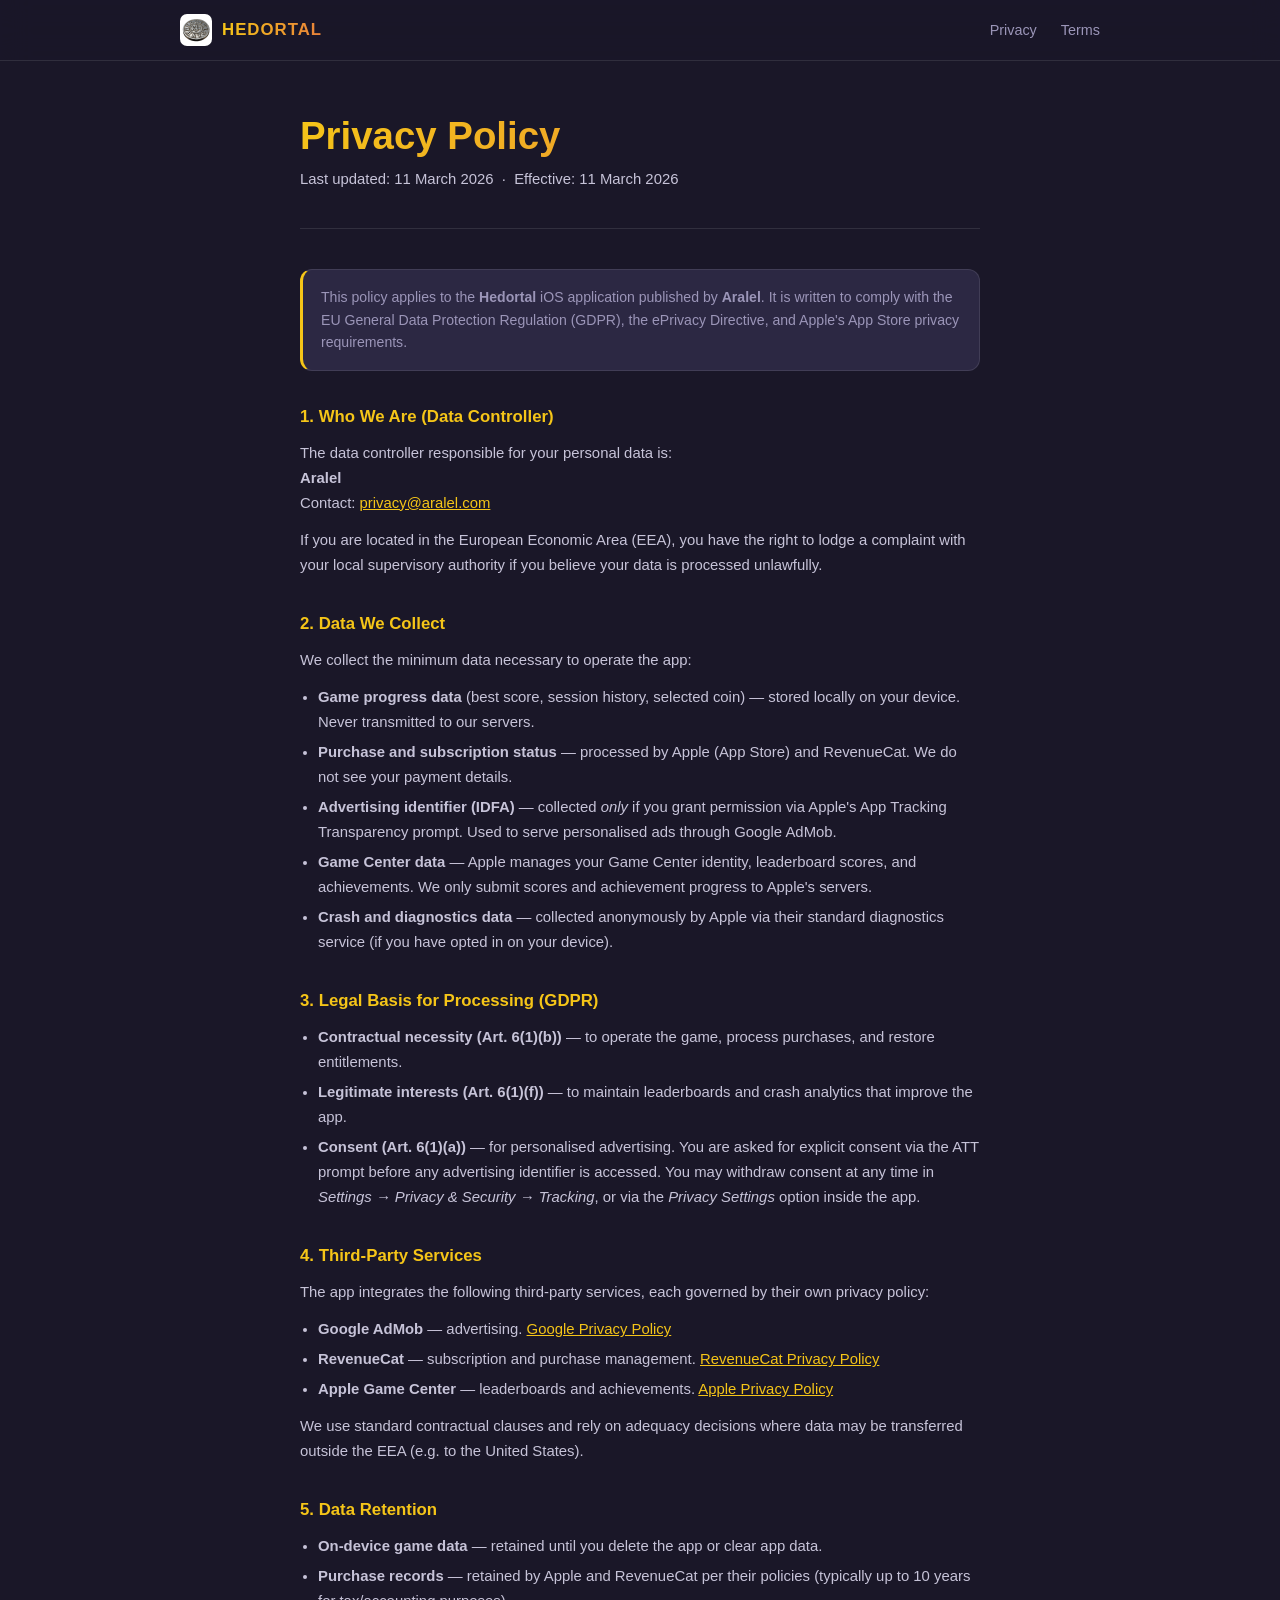
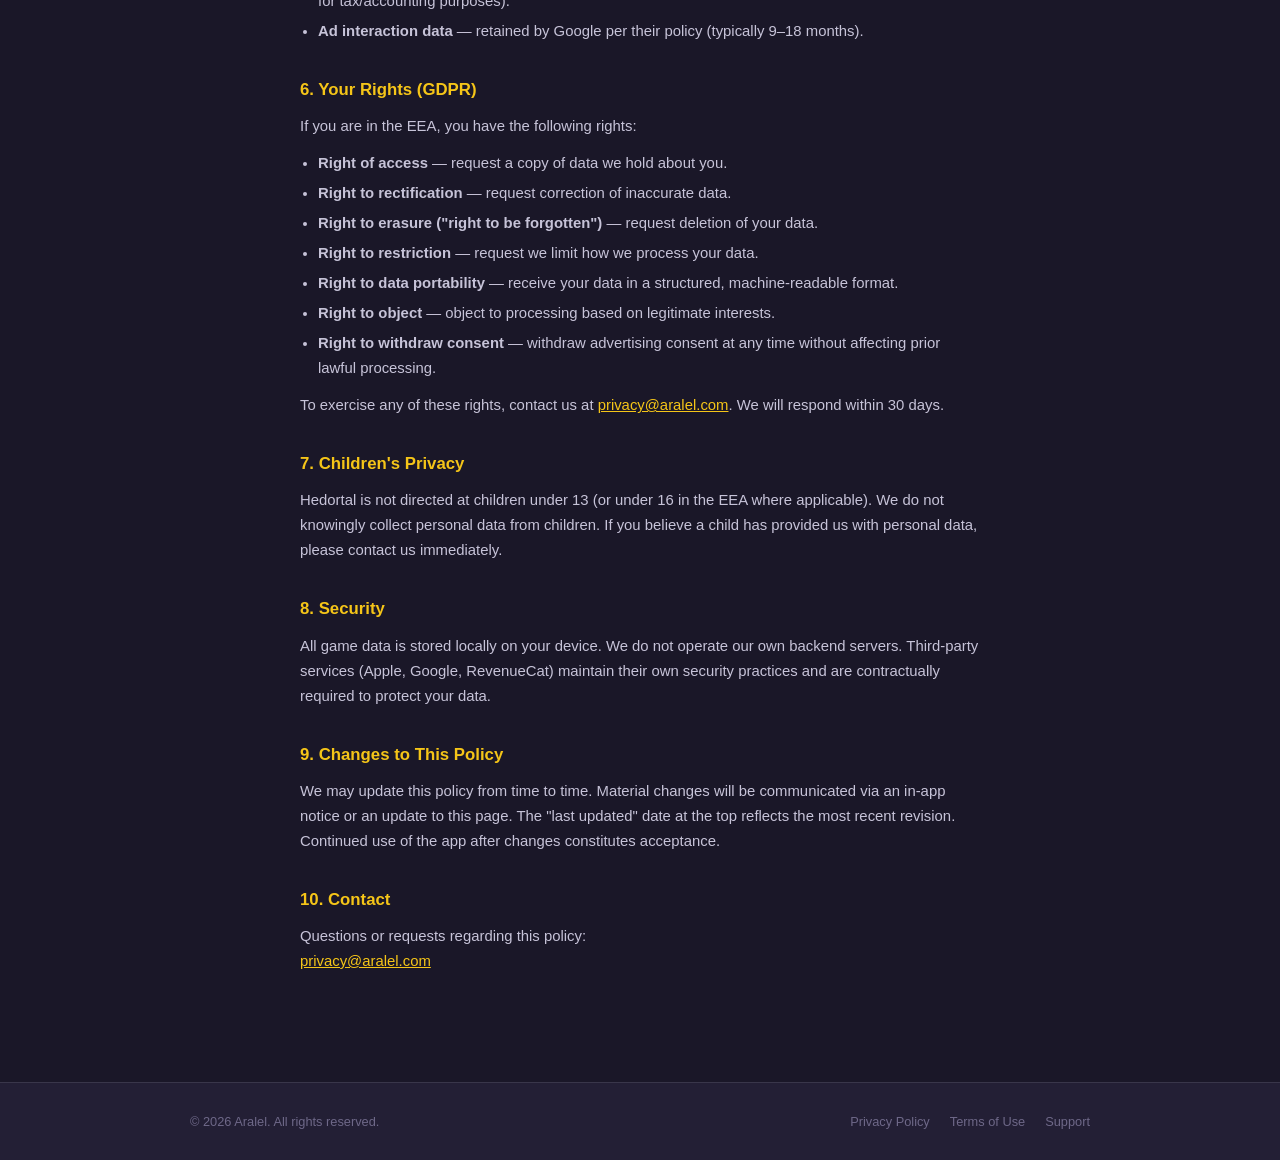
==== privacy.html @ a6147e20 "initial hedortal website" ====
<!DOCTYPE html>
<html lang="en">
<head>
  <meta charset="UTF-8" />
  <meta name="viewport" content="width=device-width, initial-scale=1.0" />
  <title>Privacy Policy – Hedortal</title>
  <link rel="icon" type="image/png" href="favicon.png" />
  <link rel="apple-touch-icon" href="icon.png" />
  <link rel="stylesheet" href="style.css" />
</head>
<body>

<nav>
  <div class="nav-inner">
    <a class="nav-logo" href="index.html">
      <img src="icon.png" alt="Hedortal" />
      <span>HEDORTAL</span>
    </a>
    <div class="nav-links">
      <a href="privacy.html">Privacy</a>
      <a href="terms.html">Terms</a>
    </div>
  </div>
</nav>

<div class="page-wrap">
  <div class="page-header">
    <h1>Privacy Policy</h1>
    <p>Last updated: 11 March 2026 &nbsp;·&nbsp; Effective: 11 March 2026</p>
  </div>

  <div class="callout">
    This policy applies to the <strong>Hedortal</strong> iOS application published by <strong>Aralel</strong>.
    It is written to comply with the EU General Data Protection Regulation (GDPR), the ePrivacy Directive,
    and Apple's App Store privacy requirements.
  </div>

  <h2>1. Who We Are (Data Controller)</h2>
  <p>
    The data controller responsible for your personal data is:<br />
    <strong>Aralel</strong><br />
    Contact: <a href="mailto:privacy@aralel.com">privacy@aralel.com</a>
  </p>
  <p>
    If you are located in the European Economic Area (EEA), you have the right to lodge a complaint
    with your local supervisory authority if you believe your data is processed unlawfully.
  </p>

  <h2>2. Data We Collect</h2>
  <p>We collect the minimum data necessary to operate the app:</p>
  <ul>
    <li><strong>Game progress data</strong> (best score, session history, selected coin) — stored locally on your device. Never transmitted to our servers.</li>
    <li><strong>Purchase and subscription status</strong> — processed by Apple (App Store) and RevenueCat. We do not see your payment details.</li>
    <li><strong>Advertising identifier (IDFA)</strong> — collected <em>only</em> if you grant permission via Apple's App Tracking Transparency prompt. Used to serve personalised ads through Google AdMob.</li>
    <li><strong>Game Center data</strong> — Apple manages your Game Center identity, leaderboard scores, and achievements. We only submit scores and achievement progress to Apple's servers.</li>
    <li><strong>Crash and diagnostics data</strong> — collected anonymously by Apple via their standard diagnostics service (if you have opted in on your device).</li>
  </ul>

  <h2>3. Legal Basis for Processing (GDPR)</h2>
  <ul>
    <li><strong>Contractual necessity (Art. 6(1)(b))</strong> — to operate the game, process purchases, and restore entitlements.</li>
    <li><strong>Legitimate interests (Art. 6(1)(f))</strong> — to maintain leaderboards and crash analytics that improve the app.</li>
    <li><strong>Consent (Art. 6(1)(a))</strong> — for personalised advertising. You are asked for explicit consent via the ATT prompt before any advertising identifier is accessed. You may withdraw consent at any time in <em>Settings → Privacy & Security → Tracking</em>, or via the <em>Privacy Settings</em> option inside the app.</li>
  </ul>

  <h2>4. Third-Party Services</h2>
  <p>The app integrates the following third-party services, each governed by their own privacy policy:</p>
  <ul>
    <li><strong>Google AdMob</strong> — advertising. <a href="https://policies.google.com/privacy" target="_blank" rel="noopener">Google Privacy Policy</a></li>
    <li><strong>RevenueCat</strong> — subscription and purchase management. <a href="https://www.revenuecat.com/privacy" target="_blank" rel="noopener">RevenueCat Privacy Policy</a></li>
    <li><strong>Apple Game Center</strong> — leaderboards and achievements. <a href="https://www.apple.com/legal/privacy/" target="_blank" rel="noopener">Apple Privacy Policy</a></li>
  </ul>
  <p>
    We use standard contractual clauses and rely on adequacy decisions where data may be transferred
    outside the EEA (e.g. to the United States).
  </p>

  <h2>5. Data Retention</h2>
  <ul>
    <li><strong>On-device game data</strong> — retained until you delete the app or clear app data.</li>
    <li><strong>Purchase records</strong> — retained by Apple and RevenueCat per their policies (typically up to 10 years for tax/accounting purposes).</li>
    <li><strong>Ad interaction data</strong> — retained by Google per their policy (typically 9–18 months).</li>
  </ul>

  <h2>6. Your Rights (GDPR)</h2>
  <p>If you are in the EEA, you have the following rights:</p>
  <ul>
    <li><strong>Right of access</strong> — request a copy of data we hold about you.</li>
    <li><strong>Right to rectification</strong> — request correction of inaccurate data.</li>
    <li><strong>Right to erasure ("right to be forgotten")</strong> — request deletion of your data.</li>
    <li><strong>Right to restriction</strong> — request we limit how we process your data.</li>
    <li><strong>Right to data portability</strong> — receive your data in a structured, machine-readable format.</li>
    <li><strong>Right to object</strong> — object to processing based on legitimate interests.</li>
    <li><strong>Right to withdraw consent</strong> — withdraw advertising consent at any time without affecting prior lawful processing.</li>
  </ul>
  <p>To exercise any of these rights, contact us at <a href="mailto:privacy@aralel.com">privacy@aralel.com</a>. We will respond within 30 days.</p>

  <h2>7. Children's Privacy</h2>
  <p>
    Hedortal is not directed at children under 13 (or under 16 in the EEA where applicable).
    We do not knowingly collect personal data from children. If you believe a child has provided
    us with personal data, please contact us immediately.
  </p>

  <h2>8. Security</h2>
  <p>
    All game data is stored locally on your device. We do not operate our own backend servers.
    Third-party services (Apple, Google, RevenueCat) maintain their own security practices and
    are contractually required to protect your data.
  </p>

  <h2>9. Changes to This Policy</h2>
  <p>
    We may update this policy from time to time. Material changes will be communicated via an
    in-app notice or an update to this page. The "last updated" date at the top reflects the
    most recent revision. Continued use of the app after changes constitutes acceptance.
  </p>

  <h2>10. Contact</h2>
  <p>
    Questions or requests regarding this policy:<br />
    <a href="mailto:privacy@aralel.com">privacy@aralel.com</a>
  </p>
</div>

<footer>
  <div class="footer-inner">
    <span>© 2026 Aralel. All rights reserved.</span>
    <div class="footer-links">
      <a href="privacy.html">Privacy Policy</a>
      <a href="terms.html">Terms of Use</a>
      <a href="mailto:support@aralel.com">Support</a>
    </div>
  </div>
</footer>

</body>
</html>
---- style.css ----
/* ── Hedortal website – shared styles ── */

*, *::before, *::after { box-sizing: border-box; margin: 0; padding: 0; }

:root {
  --bg:       #1a1728;
  --bg2:      #231f35;
  --bg3:      #2c2843;
  --yellow:   #f5c518;
  --orange:   #e8813a;
  --text:     #ede9ff;
  --muted:    #9b95b8;
  --faint:    #6e6888;
  --border:   rgba(255,255,255,0.10);
  --radius:   20px;
  --shadow:   0 4px 24px rgba(0,0,0,0.28);
}

html { scroll-behavior: smooth; }

body {
  background: var(--bg);
  color: var(--text);
  font-family: -apple-system, BlinkMacSystemFont, "Segoe UI", Helvetica, Arial, sans-serif;
  line-height: 1.68;
  min-height: 100vh;
  -webkit-font-smoothing: antialiased;
}

/* ── UTILITY ── */
.container {
  width: 100%;
  max-width: 900px;
  margin: 0 auto;
  padding: 0 20px;
}

/* ── NAV ── */
nav {
  position: sticky;
  top: 0;
  z-index: 200;
  background: rgba(26,23,40,0.88);
  backdrop-filter: blur(14px);
  -webkit-backdrop-filter: blur(14px);
  border-bottom: 1px solid var(--border);
}
.nav-inner {
  display: flex;
  align-items: center;
  justify-content: space-between;
  height: 60px;
  padding: 0 20px;
  max-width: 960px;
  margin: 0 auto;
}
.nav-logo {
  display: flex;
  align-items: center;
  gap: 10px;
  text-decoration: none;
  flex-shrink: 0;
}
.nav-logo img {
  width: 32px;
  height: 32px;
  border-radius: 7px;
}
.nav-logo span {
  font-size: 1.05rem;
  font-weight: 800;
  letter-spacing: 0.06em;
  background: linear-gradient(90deg, var(--yellow), var(--orange));
  -webkit-background-clip: text;
  -webkit-text-fill-color: transparent;
  background-clip: text;
}
.nav-links {
  display: flex;
  gap: 24px;
  align-items: center;
}
.nav-links a {
  color: var(--muted);
  text-decoration: none;
  font-size: 0.9rem;
  font-weight: 500;
  transition: color .18s;
  white-space: nowrap;
}
.nav-links a:hover { color: var(--text); }

/* ── HERO ── */
.hero {
  text-align: center;
  padding: 72px 20px 64px;
  position: relative;
  overflow: hidden;
}
.hero::before {
  content: '';
  position: absolute;
  inset: 0;
  background: radial-gradient(ellipse 90% 55% at 50% -10%,
    rgba(245,197,24,0.11) 0%, transparent 68%);
  pointer-events: none;
}
.hero-icon {
  width: 108px;
  height: 108px;
  border-radius: 24px;
  box-shadow: 0 0 48px rgba(245,197,24,0.22), var(--shadow);
  margin-bottom: 28px;
}
.hero h1 {
  font-size: clamp(2rem, 7vw, 3.6rem);
  font-weight: 900;
  letter-spacing: -0.02em;
  line-height: 1.15;
  background: linear-gradient(135deg, var(--yellow) 0%, var(--orange) 100%);
  -webkit-background-clip: text;
  -webkit-text-fill-color: transparent;
  background-clip: text;
  margin-bottom: 14px;
}
.hero p {
  font-size: clamp(1rem, 2.5vw, 1.15rem);
  color: var(--muted);
  max-width: 480px;
  margin: 0 auto 40px;
}
.app-store-btn {
  display: inline-block;
  transition: opacity .18s, transform .18s;
}
.app-store-btn:hover  { opacity: 0.82; transform: scale(1.04); }
.app-store-btn:active { opacity: 0.7;  transform: scale(0.98); }
.app-store-btn img    { height: 52px; }

/* ── FEATURES ── */
.features {
  padding: 60px 20px 72px;
}
.features-grid {
  display: grid;
  grid-template-columns: repeat(2, 1fr);
  gap: 16px;
  max-width: 860px;
  margin: 0 auto;
}
.feature-card {
  background: var(--bg2);
  border: 1px solid var(--border);
  border-radius: var(--radius);
  padding: 26px 22px;
  transition: border-color .2s;
}
.feature-card:hover { border-color: rgba(245,197,24,0.25); }
.feature-card .icon { font-size: 1.9rem; margin-bottom: 12px; line-height: 1; }
.feature-card h3 { font-size: 1rem; font-weight: 700; margin-bottom: 6px; }
.feature-card p  { font-size: 0.875rem; color: var(--muted); line-height: 1.6; }

/* ── FOOTER ── */
footer {
  border-top: 1px solid var(--border);
  padding: 28px 20px;
  background: var(--bg2);
}
.footer-inner {
  max-width: 900px;
  margin: 0 auto;
  display: flex;
  flex-wrap: wrap;
  gap: 12px 24px;
  justify-content: space-between;
  align-items: center;
  font-size: 0.8rem;
  color: var(--faint);
}
.footer-links { display: flex; flex-wrap: wrap; gap: 8px 20px; }
footer a { color: var(--faint); text-decoration: none; transition: color .18s; }
footer a:hover { color: var(--muted); }

/* ── LEGAL PAGES ── */
.page-wrap {
  max-width: 720px;
  margin: 0 auto;
  padding: 52px 20px 96px;
}
.page-header {
  margin-bottom: 40px;
  padding-bottom: 24px;
  border-bottom: 1px solid var(--border);
}
.page-header h1 {
  font-size: clamp(1.8rem, 5vw, 2.4rem);
  font-weight: 900;
  background: linear-gradient(135deg, var(--yellow), var(--orange));
  -webkit-background-clip: text;
  -webkit-text-fill-color: transparent;
  background-clip: text;
  margin-bottom: 8px;
  line-height: 1.2;
}
.page-header p { color: var(--muted); font-size: 0.875rem; }

.page-wrap h2 {
  font-size: 1.05rem;
  font-weight: 700;
  color: var(--yellow);
  margin: 32px 0 10px;
}
.page-wrap p {
  color: rgba(237,233,255,0.82);
  margin-bottom: 12px;
  font-size: 0.93rem;
}
.page-wrap ul {
  margin: 0 0 12px 18px;
  color: rgba(237,233,255,0.82);
  font-size: 0.93rem;
}
.page-wrap ul li { margin-bottom: 5px; }
.page-wrap a { color: var(--yellow); }
.page-wrap a:hover { color: var(--orange); }

.callout {
  background: var(--bg3);
  border: 1px solid var(--border);
  border-left: 3px solid var(--yellow);
  border-radius: 12px;
  padding: 16px 18px;
  margin: 20px 0 28px;
  font-size: 0.88rem;
  color: var(--muted);
  line-height: 1.6;
}

/* ── MOBILE ── */
@media (max-width: 580px) {
  .hero { padding: 52px 16px 48px; }
  .hero-icon { width: 88px; height: 88px; border-radius: 20px; }
  .app-store-btn img { height: 46px; }

  .features { padding: 40px 16px 56px; }
  .features-grid { grid-template-columns: 1fr; gap: 12px; }

  .footer-inner { flex-direction: column; text-align: center; }
  .footer-links { justify-content: center; }

  .page-wrap { padding: 36px 16px 72px; }
}

@media (min-width: 581px) and (max-width: 760px) {
  .features-grid { grid-template-columns: 1fr 1fr; gap: 14px; }
}
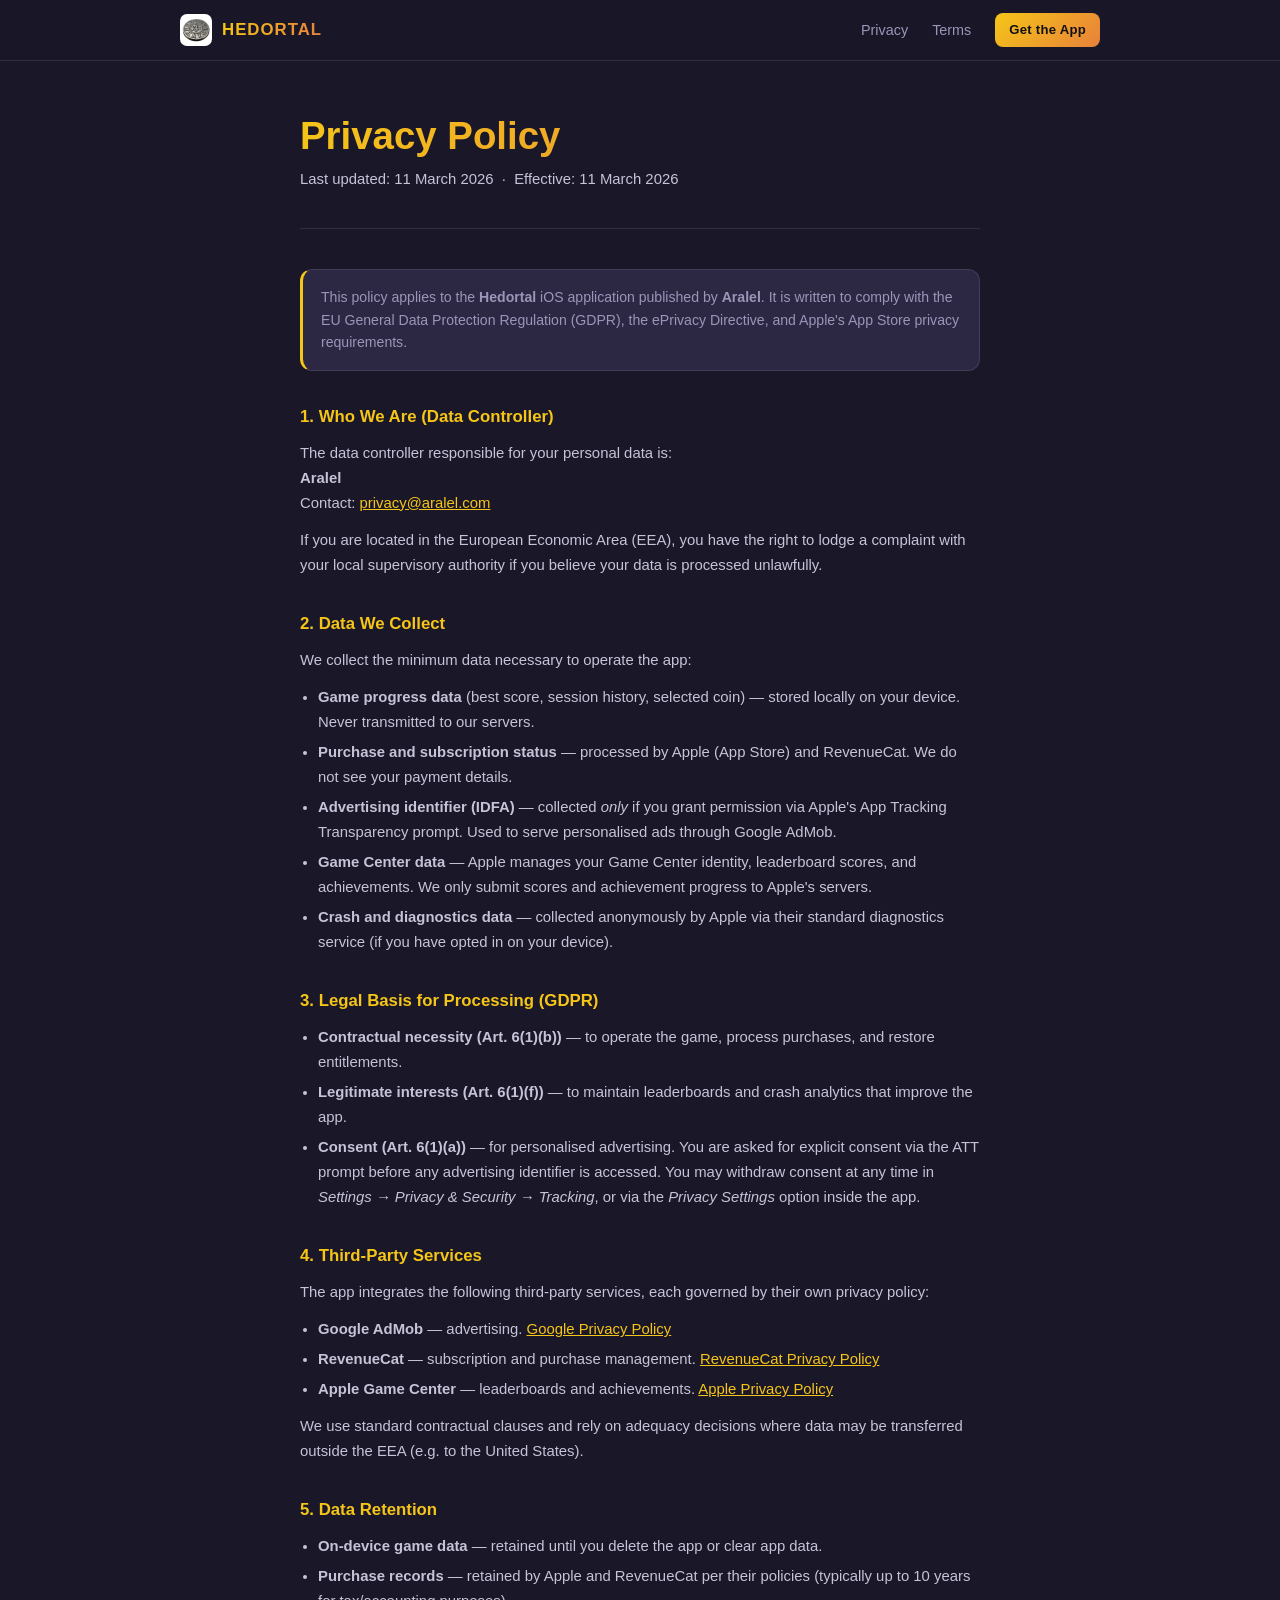
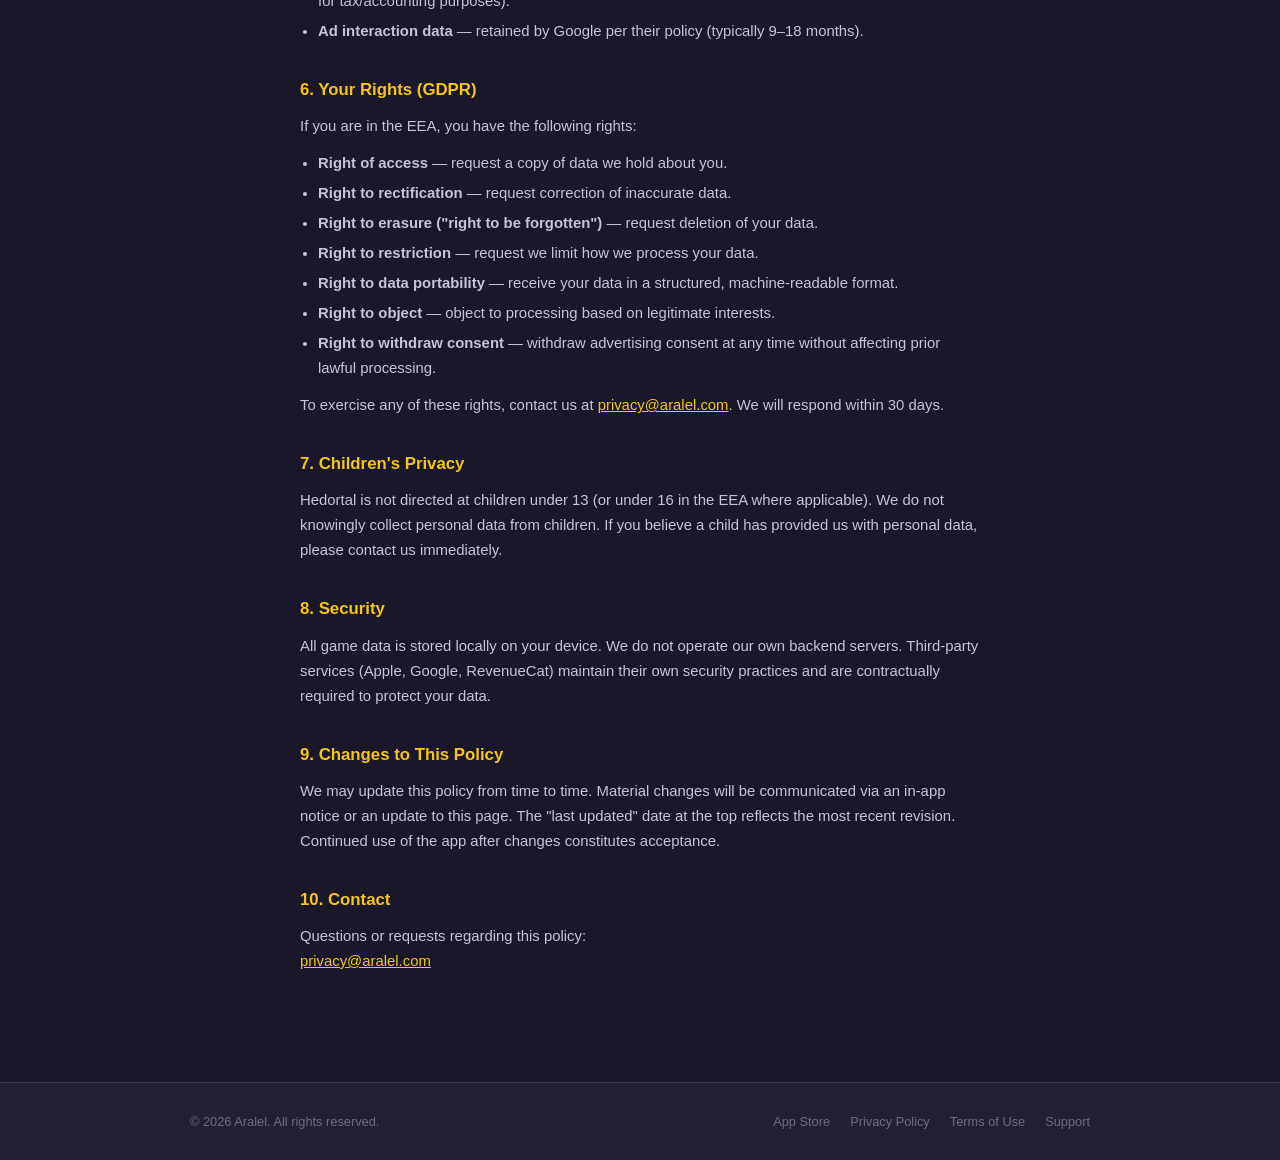
==== commit e1ecc0ea: "showing coin samples on the website" ====
--- a/privacy.html
+++ b/privacy.html
@@ -19,6 +19,7 @@
     <div class="nav-links">
       <a href="privacy.html">Privacy</a>
       <a href="terms.html">Terms</a>
+      <a class="nav-app-link" href="https://apps.apple.com/at/app/hedortal/id6759011605" target="_blank" rel="noopener">Get the App</a>
     </div>
   </div>
 </nav>
@@ -127,6 +128,7 @@
   <div class="footer-inner">
     <span>© 2026 Aralel. All rights reserved.</span>
     <div class="footer-links">
+      <a href="https://apps.apple.com/at/app/hedortal/id6759011605" target="_blank" rel="noopener">App Store</a>
       <a href="privacy.html">Privacy Policy</a>
       <a href="terms.html">Terms of Use</a>
       <a href="mailto:support@aralel.com">Support</a>
--- a/style.css
+++ b/style.css
@@ -89,6 +89,18 @@
   white-space: nowrap;
 }
 .nav-links a:hover { color: var(--text); }
+.nav-links .nav-app-link {
+  background: linear-gradient(135deg, var(--yellow), var(--orange));
+  color: #111 !important;
+  -webkit-text-fill-color: #111;
+  padding: 6px 14px;
+  border-radius: 8px;
+  font-weight: 700;
+  font-size: 0.82rem;
+  letter-spacing: 0.02em;
+  transition: opacity .18s, transform .18s;
+}
+.nav-links .nav-app-link:hover { opacity: 0.88; transform: scale(1.03); color: #111 !important; }
 
 /* ── HERO ── */
 .hero {
@@ -160,6 +172,60 @@
 .feature-card h3 { font-size: 1rem; font-weight: 700; margin-bottom: 6px; }
 .feature-card p  { font-size: 0.875rem; color: var(--muted); line-height: 1.6; }
 
+/* ── COINS GALLERY ── */
+.coins-section {
+  padding: 0 20px 72px;
+}
+.coins-section h2 {
+  text-align: center;
+  font-size: clamp(1.3rem, 4vw, 1.8rem);
+  font-weight: 800;
+  margin-bottom: 8px;
+  background: linear-gradient(135deg, var(--yellow), var(--orange));
+  -webkit-background-clip: text;
+  -webkit-text-fill-color: transparent;
+  background-clip: text;
+}
+.coins-section .section-sub {
+  text-align: center;
+  color: var(--muted);
+  font-size: 0.9rem;
+  margin-bottom: 32px;
+}
+.coins-grid {
+  display: grid;
+  grid-template-columns: repeat(auto-fill, minmax(150px, 1fr));
+  gap: 14px;
+  max-width: 860px;
+  margin: 0 auto;
+}
+.coin-card {
+  background: var(--bg2);
+  border: 1px solid var(--border);
+  border-radius: 16px;
+  overflow: hidden;
+  transition: border-color .2s, transform .2s;
+}
+.coin-card:hover {
+  border-color: rgba(245,197,24,0.3);
+  transform: translateY(-3px);
+}
+.coin-card img {
+  width: 100%;
+  aspect-ratio: 1 / 1;
+  object-fit: cover;
+  display: block;
+  background: var(--bg3);
+}
+.coin-card-label {
+  padding: 10px 10px 12px;
+  font-size: 0.78rem;
+  font-weight: 600;
+  color: var(--muted);
+  line-height: 1.3;
+  text-align: center;
+}
+
 /* ── FOOTER ── */
 footer {
   border-top: 1px solid var(--border);
@@ -245,6 +311,9 @@
   .features { padding: 40px 16px 56px; }
   .features-grid { grid-template-columns: 1fr; gap: 12px; }
 
+  .coins-section { padding: 0 16px 56px; }
+  .coins-grid { grid-template-columns: repeat(3, 1fr); gap: 10px; }
+
   .footer-inner { flex-direction: column; text-align: center; }
   .footer-links { justify-content: center; }
 
@@ -254,3 +323,7 @@
 @media (min-width: 581px) and (max-width: 760px) {
   .features-grid { grid-template-columns: 1fr 1fr; gap: 14px; }
 }
+
+.hidden {
+  display: none;
+}
